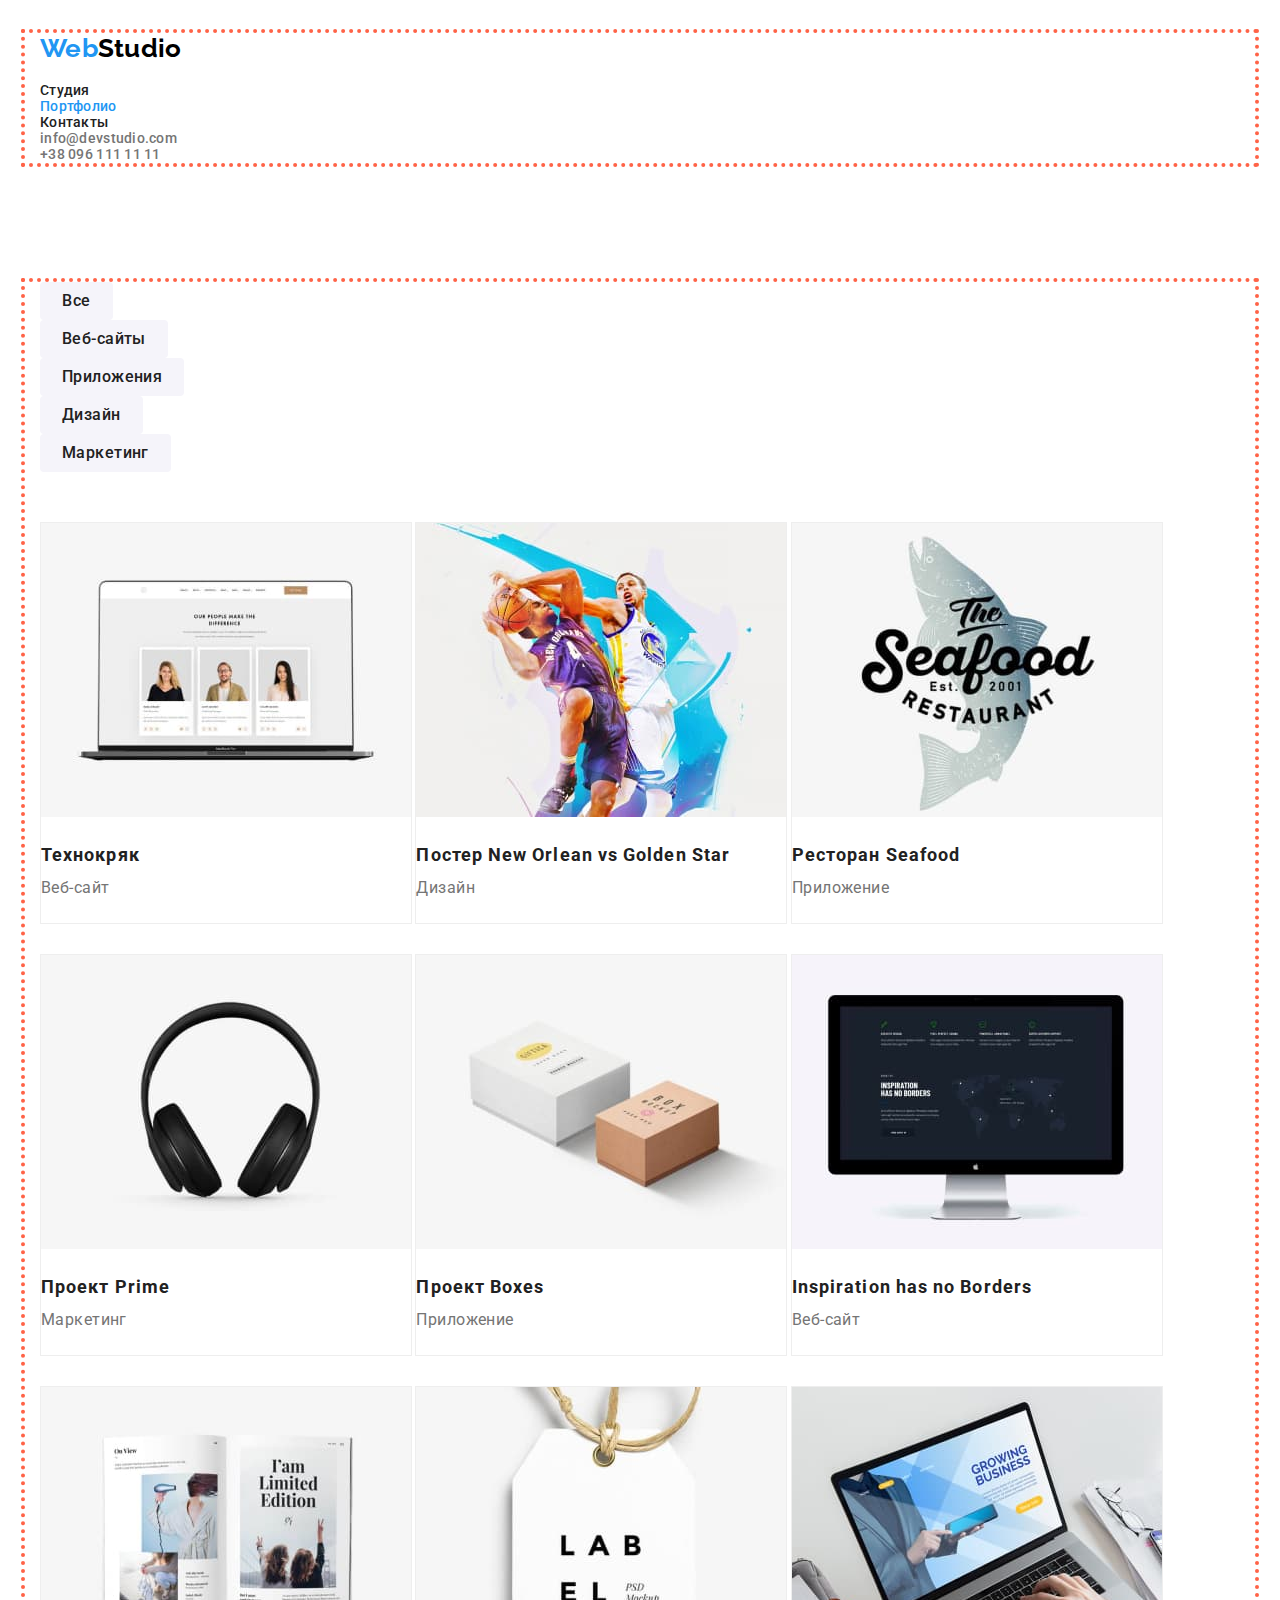
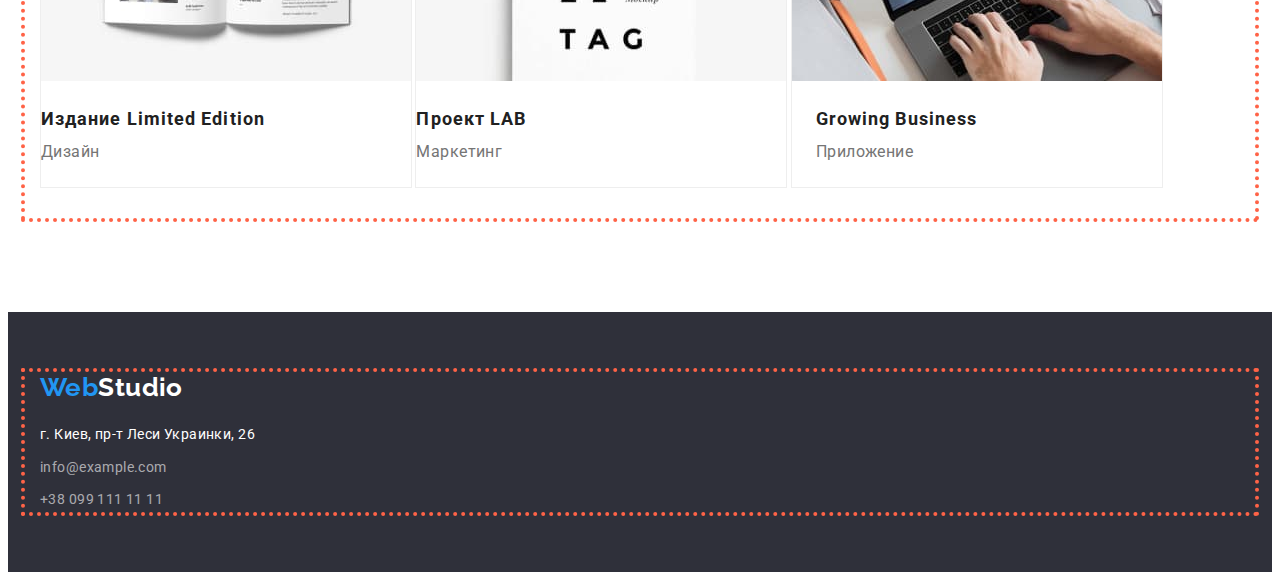
==== portfolio.html @ b21d9ee3 "First draft of content positioning (containers, margins, paddings)" ====
<!DOCTYPE html>
<html lang="ru">
  <head>
    <meta charset="UTF-8" />
    <meta http-equiv="X-UA-Compatible" content="IE=edge" />
    <meta name="viewport" content="width=device-width, initial-scale=1.0" />
    <title>Портфолио</title>
    <!-- FONTS -->
    <link rel="preconnect" href="https://fonts.googleapis.com" />
    <link rel="preconnect" href="https://fonts.gstatic.com" crossorigin />
    <link
      href="https://fonts.googleapis.com/css2?family=Raleway:wght@700&family=Roboto:wght@400;500;700;900&display=swap"
      rel="stylesheet"
    />
    <!-- NORMALIZATION -->
    <link
      rel="stylesheet"
      href="https://cdnjs.cloudflare.com/ajax/libs/modern-normalize/1.1.0/modern-normalize.min.css"
      integrity="sha512-wpPYUAdjBVSE4KJnH1VR1HeZfpl1ub8YT/NKx4PuQ5NmX2tKuGu6U/JRp5y+Y8XG2tV+wKQpNHVUX03MfMFn9Q=="
      crossorigin="anonymous"
      referrerpolicy="no-referrer"
    />
    <!-- CSS -->
    <link rel="stylesheet" href="./css/styles.css" />
  </head>
  <body>
    <!-- HEADER -->
    <header class="header">
      <div class="container">
        <!-- NAVIGATION -->
        <nav class="header-nav">
          <a class="logo clean-link" href="./index.html" lang="en"
            ><span class="text-accent-light-color">Web</span>Studio</a
          >
          <ul class="pages-list unmarked-list">
            <li class="page-studio">
              <a class="clean-link interactive-link" href="./index.html">Студия</a>
            </li>
            <li class="page-portfolio">
              <a class="clean-link interactive-link text-accent-light-color" href="./portfolio.html"
                >Портфолио</a
              >
            </li>
            <li class="page-contacts">
              <a class="clean-link interactive-link" href="">Контакты</a>
            </li>
          </ul>
        </nav>

        <!-- CONTACTS -->
        <ul class="header-contacts unmarked-list">
          <li>
            <a
              class="contacts-mail-link clean-link interactive-link"
              href="mailto:info@devstudio.com"
              >info@devstudio.com</a
            >
          </li>
          <li>
            <a class="contacts-phone-link clean-link interactive-link" href="tel:+380961111111"
              >+38 096 111 11 11</a
            >
          </li>
        </ul>
      </div>
    </header>

    <!-- MAIN -->
    <main>
      <!-- Portfolio section -->
      <section class="section-portfolio section">
        <div class="container">
          <!-- HERO -->
          <h1 hidden>Портфолио</h1>
          <!-- filters -->
          <ul class="filters-list unmarked-list">
            <li class="filter-all"><button class="button" type="button">Все</button></li>
            <li class="filter-sites"><button class="button" type="button">Веб-сайты</button></li>
            <li class="filter-applications">
              <button class="button" type="button">Приложения</button>
            </li>
            <li class="filter-design"><button class="button" type="button">Дизайн</button></li>
            <li class="filter-marketing">
              <button class="button" type="button">Маркетинг</button>
            </li>
          </ul>
          <!-- Cards -->
          <ul class="portfolio-cards unmarked-list">
            <li class="card">
              <a class="card-link clean-link" href="./">
                <img
                  class="card-img"
                  src="./images/portfolio/technocrack.jpg"
                  alt="Ноутбук с открытой страницой веб-сайта в браузере"
                  width="370"
                  height="294"
                />
                <h2 class="subtitle">Технокряк</h2>
                <p class="description-filter">Веб-сайт</p>
              </a>
            </li>
            <li class="card">
              <a class="card-link clean-link" href="./">
                <img
                  class="card-img"
                  src="./images/portfolio/basketball-players.jpg"
                  alt="Двое баскетболистов борются за мяч"
                  width="370"
                  height="294"
                />
                <h2 class="subtitle">Постер <span lang="en">New Orlean vs Golden Star</span></h2>
                <p class="description-filter">Дизайн</p>
              </a>
            </li>
            <li class="card">
              <a class="card-link clean-link" href="./">
                <img
                  class="card-img"
                  src="./images/portfolio/seafood.jpg"
                  alt="Название-логотип ресторана на фоне силуэта рыбы"
                  width="370"
                  height="294"
                />
                <h2 class="subtitle">Ресторан <span lang="en">Seafood</span></h2>
                <p class="description-filter">Приложение</p>
              </a>
            </li>
            <li class="card">
              <a class="card-link clean-link" href="./">
                <img
                  class="card-img"
                  src="./images/portfolio/headphones.jpg"
                  alt="Чёрные наушники"
                  width="370"
                  height="294"
                />
                <h2 class="subtitle">Проект <span lang="en">Prime</span></h2>
                <p class="description-filter">Маркетинг</p>
              </a>
            </li>
            <li class="card">
              <a class="card-link clean-link" href="./">
                <img
                  class="card-img"
                  src="./images/portfolio/boxes.jpg"
                  alt="Две коробки лежат на плоскости"
                  width="370"
                  height="294"
                />
                <h2 class="subtitle">Проект <span lang="en">Boxes</span></h2>
                <p class="description-filter">Приложение</p>
              </a>
            </li>
            <li class="card">
              <a class="card-link clean-link" href="./">
                <img
                  class="card-img"
                  src="./images/portfolio/no-borders.jpg"
                  alt="На мониторе отображается открытая страница веб-сайта"
                  width="370"
                  height="294"
                />
                <h2 class="subtitle" lang="en">Inspiration has no Borders</h2>
                <p class="description-filter">Веб-сайт</p>
              </a>
            </li>
            <li class="card">
              <a class="card-link clean-link" href="./">
                <img
                  class="card-img"
                  src="./images/portfolio/book.jpg"
                  alt="Разворот лежащей книги"
                  width="370"
                  height="294"
                />
                <h2 class="subtitle">Издание <span lang="en">Limited Edition</span></h2>
                <p class="description-filter">Дизайн</p>
              </a>
            </li>
            <li class="card">
              <a class="card-link clean-link" href="./">
                <img
                  class="card-img"
                  src="./images/portfolio/tag.jpg"
                  alt="Висящая бирка с английской надписью чёрным шрифтом"
                  width="370"
                  height="294"
                />
                <h2 class="subtitle">Проект <span lang="en">LAB</span></h2>
                <p class="description-filter">Маркетинг</p>
              </a>
            </li>
            <li class="card">
              <a class="card-link clean-link" href="./">
                <img
                  class="card-img"
                  src="./images/portfolio/growing-business.jpg"
                  alt="Человек работает в приложении за ноутбуком"
                  width="370"
                  height="294"
                />
                <div class="cards-text-container">
                  <h2 class="subtitle" lang="en">Growing Business</h2>
                  <p class="description-filter">Приложение</p>
                </div>
              </a>
            </li>
          </ul>
        </div>
      </section>
    </main>

    <!-- FOOTER -->
    <footer class="footer">
      <div class="container">
        <a class="logo clean-link" href="./index.html" lang="en"
          ><span class="text-accent-light-color">Web</span
          ><span class="text-accent-light">Studio</span></a
        >

        <address class="footer-address">
          <ul class="addresses-list unmarked-list">
            <li class="address-geo">
              <a
                class="clean-link interactive-link text-accent-light"
                href="https://tinyurl.com/yckhjt74"
                target="_blank"
                rel="noopener noreferrer"
              >
                г. Киев, пр-т Леси Украинки, 26
              </a>
            </li>
            <li class="address-mail">
              <a class="clean-link interactive-link" href="mailto:info@example.com"
                >info@example.com</a
              >
            </li>
            <li class="address-phone">
              <a class="clean-link interactive-link" href="tel:+380991111111">+38 099 111 11 11</a>
            </li>
          </ul>
        </address>
      </div>
    </footer>
  </body>
</html>
---- css/styles.css ----
/* VARIABLES */

:root {
  --font-family-main: 'Roboto',
    sans-serif;
  --font-family-secondary: 'Raleway', sans-serif;
  --font-regular: 400;
  --font-medium: 500;
  --font-bold: 700;
  --font-black: 900;

  --primary-light-color: #fff;
  --primary-dark-color: #212121;
  --secondary-dark-color: #757575;
  --background-light-color: #F5F4FA;
  --background-dark-color: #2F303A;
  --accent-light-color: #2196f3;
  --accent-dark-color: #000;
  --hero-button-hover-color: #188CE8;
}

/* GLOBAL INHERITANCE */

body {
  font-family: var(--font-family-main);
  font-weight: var(--font-regular);
  font-size: 14px;
  line-height: 1.72;
  letter-spacing: 0.03em;

  background-color: var(--primary-light-color);
  color: var(--secondary-dark-color);
}

/* RESETTERS */

.unmarked-list {
  list-style: none;
}

.clean-link {
  text-decoration: none;
  font-style: normal;

  color: inherit;
}

p,
h1,
h2,
h3,
h4,
h5,
h6,
ul {
  margin: 0;
  padding: 0;
}

img {
  display: block;
}

/* GLOBAL */

.button {
  font-family: inherit;
  font-weight: var(--font-medium);
  font-size: 16px;
  line-height: 1.625;
  letter-spacing: inherit;

  border-radius: 4px;
  min-width: 73px;
  padding: 6px 22px;

  background-color: var(--background-light-color);
  border-width: 0px;
  color: var(--primary-dark-color);
}

.button:hover,
.button:focus {
  background-color: var(--accent-light-color);
  box-shadow: 0px 3px 1px rgba(0, 0, 0, 0.1),
    0px 1px 2px rgba(0, 0, 0, 0.08),
    0px 2px 2px rgba(0, 0, 0, 0.12);
  color: var(--primary-light-color);

  cursor: pointer;
}

.container {
  width: 1200px;
  margin: 0 auto;
  padding: 0 15px;
  outline: 4px dotted tomato;
}

.interactive-link:hover,
.interactive-link:focus {
  color: var(--accent-light-color);
}

.logo {
  font-family: var(--font-family-secondary);
  font-weight: var(--font-bold);
  font-size: 26px;
  line-height: 1.17;

  display: inline-block;
  margin: 0 0 20px;

  color: var(--accent-dark-color);
}

.section {
  margin: 0 0 94px;
}

.title {
  font-weight: var(--font-bold);
  font-size: 36px;
  line-height: 1.17;

  text-align: center;
  margin: 0 0 50px;

  color: var(--primary-dark-color);
}

.text-accent-light-color {
  color: var(--accent-light-color);
}

.text-accent-light {
  color: var(--primary-light-color);
}

/* HEADER */

.header {
  font-weight: var(--font-medium);
  line-height: 1.14;
  letter-spacing: 0.02em;

  padding: 25px 0;
}

.header .pages-list {
  color: var(--primary-dark-color);
}

/* FOOTER */

.footer {
  padding: 60px 0;

  background-color: var(--background-dark-color);
}

.footer-address {
  line-height: 1.71;
}

.address-mail,
.address-phone {
  color: #FFFFFF99;
}

.address-geo,
.address-mail {
  margin: 0 0 9px;
}

/* MAIN PAGE STYLES */

.section-hero {
  text-align: center;
  padding: 200px 0;

  background-color: var(--background-dark-color);
  color: var(--primary-light-color);
}

.hero-title {
  font-weight: var(--font-black);
  font-size: 44px;
  line-height: 1.36;
  letter-spacing: 0.06em;
  text-transform: uppercase;

  margin: 0 auto 30px;
  width: 696px;

}

.section-hero .button {
  font-weight: var(--font-bold);
  line-height: 1.875;
  letter-spacing: 0.06em;

  padding: 10px 32px;

  background-color: var(--accent-light-color);
  box-shadow: 0px 4px 4px rgba(0, 0, 0, 0.15);
  color: var(--primary-light-color);
}

.section-hero .button:hover,
.section-hero .button:focus {
  background: var(--hero-button-hover-color)
}

.section-advantages .subtitle {
  font-weight: var(--font-bold);
  font-size: 14px;
  line-height: 1.17;

  text-transform: uppercase;
  margin: 0 0 10px;

  color: var(--primary-dark-color);
}

.section-team {
  font-size: 16px;
  line-height: 1.17;

  padding: 94px 0;
  margin: 0;

  text-align: center;

  background-color: var(--background-light-color);
}

.section-team .card-person {
  display: inline-block;
  padding: 0 0 30px;

  box-shadow: 0px 1px 3px rgba(0, 0, 0, 0.12),
    0px 1px 1px rgba(0, 0, 0, 0.14),
    0px 2px 1px rgba(0, 0, 0, 0.2);
  border-radius: 0px 0px 4px 4px;
  background-color: var(--primary-light-color);
}

.section-team .subtitle {
  font-weight: var(--font-medium);
  font-size: inherit;

  margin: 0 0 10px;

  color: var(--primary-dark-color);
}

.section-team .person-photo {
  margin: 0 0 30px;
}

/* PORTFOLIO PAGE STYLES */

.cards-text-container {
  width: 322px;
  margin: 0 auto;
}

.section-portfolio.section {
  margin: 0;
  padding: 94px 0;
}

.section-portfolio .filters-list {
  margin: 0 0 50px;
}

.section-portfolio .card {
  display: inline-block;
  margin: 0 0 30px;
  padding: 0 0 20px;

  border: 1px solid #EEEEEE
}

.section-portfolio .card-img {
  margin: 0 0 20px;
}

.portfolio-cards .subtitle {
  font-weight: var(--font-bold);
  font-size: 18px;
  line-height: 2;
  letter-spacing: 0.06em;

  color: var(--primary-dark-color);
}

.portfolio-cards .description-filter {
  font-size: 16px;
  line-height: 1.875;
}
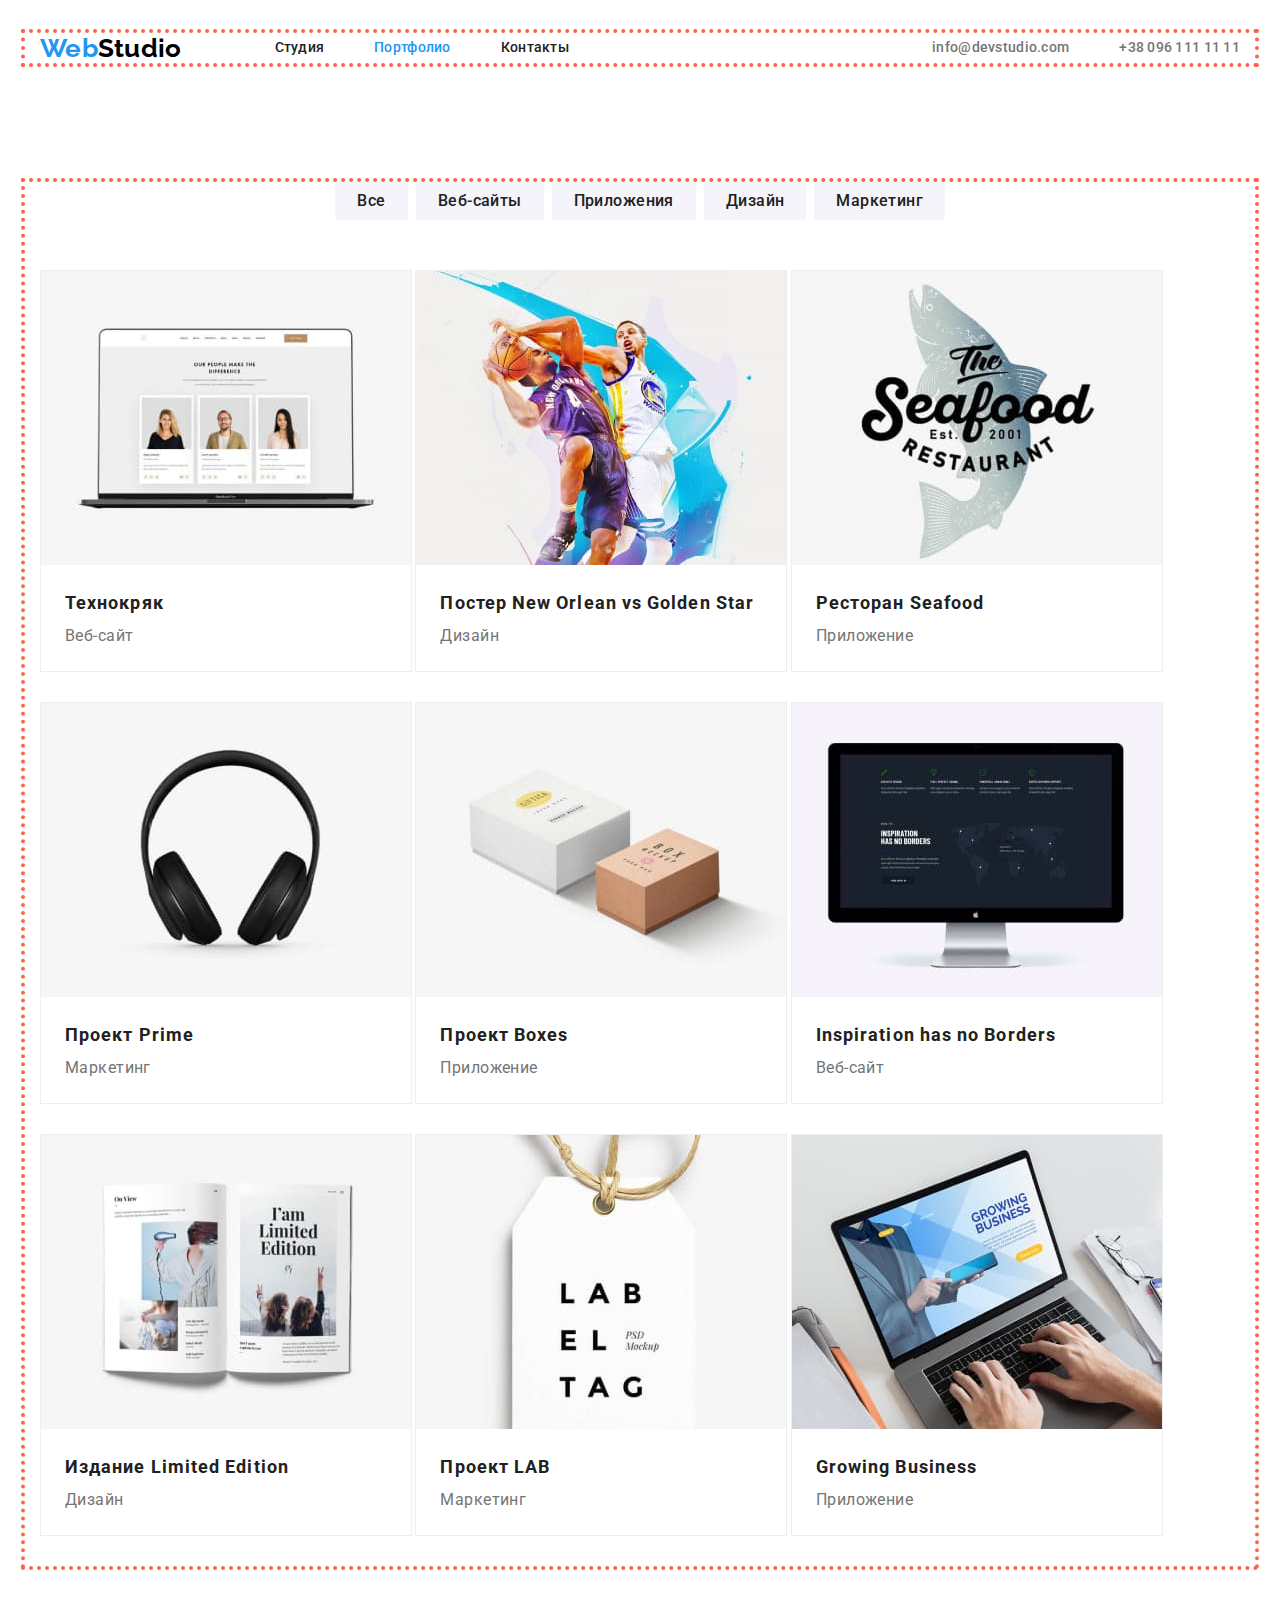
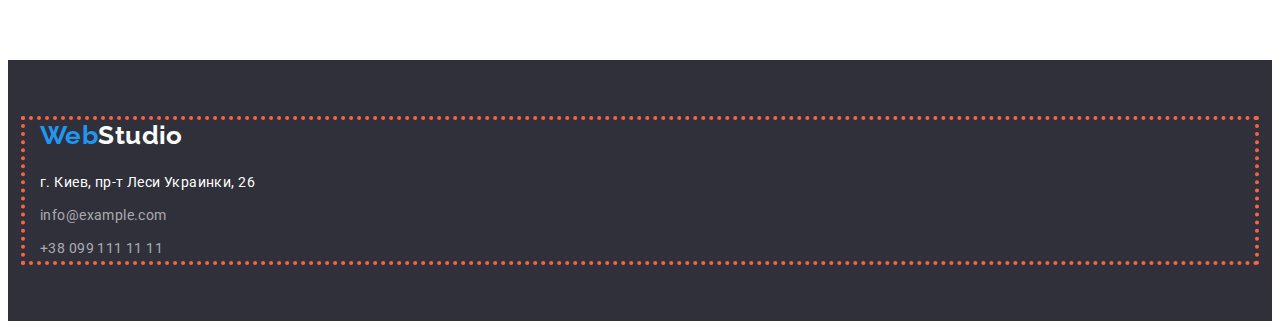
==== commit 46c18533: "Added container for cards` text in portfolio" ====
--- a/portfolio.html
+++ b/portfolio.html
@@ -33,15 +33,15 @@
             ><span class="text-accent-light-color">Web</span>Studio</a
           >
           <ul class="pages-list unmarked-list">
-            <li class="page-studio">
+            <li class="item studio-page">
               <a class="clean-link interactive-link" href="./index.html">Студия</a>
             </li>
-            <li class="page-portfolio">
+            <li class="item portfolio-page">
               <a class="clean-link interactive-link text-accent-light-color" href="./portfolio.html"
                 >Портфолио</a
               >
             </li>
-            <li class="page-contacts">
+            <li class="item contacts-page">
               <a class="clean-link interactive-link" href="">Контакты</a>
             </li>
           </ul>
@@ -49,15 +49,13 @@
 
         <!-- CONTACTS -->
         <ul class="header-contacts unmarked-list">
-          <li>
-            <a
-              class="contacts-mail-link clean-link interactive-link"
-              href="mailto:info@devstudio.com"
+          <li class="item">
+            <a class="mail-link clean-link interactive-link" href="mailto:info@devstudio.com"
               >info@devstudio.com</a
             >
           </li>
-          <li>
-            <a class="contacts-phone-link clean-link interactive-link" href="tel:+380961111111"
+          <li class="item">
+            <a class="phone-link clean-link interactive-link" href="tel:+380961111111"
               >+38 096 111 11 11</a
             >
           </li>
@@ -74,13 +72,15 @@
           <h1 hidden>Портфолио</h1>
           <!-- filters -->
           <ul class="filters-list unmarked-list">
-            <li class="filter-all"><button class="button" type="button">Все</button></li>
-            <li class="filter-sites"><button class="button" type="button">Веб-сайты</button></li>
-            <li class="filter-applications">
+            <li class="item filter-all"><button class="button" type="button">Все</button></li>
+            <li class="item filter-sites">
+              <button class="button" type="button">Веб-сайты</button>
+            </li>
+            <li class="item filter-applications">
               <button class="button" type="button">Приложения</button>
             </li>
-            <li class="filter-design"><button class="button" type="button">Дизайн</button></li>
-            <li class="filter-marketing">
+            <li class="item filter-design"><button class="button" type="button">Дизайн</button></li>
+            <li class="item filter-marketing">
               <button class="button" type="button">Маркетинг</button>
             </li>
           </ul>
@@ -95,8 +95,10 @@
                   width="370"
                   height="294"
                 />
-                <h2 class="subtitle">Технокряк</h2>
-                <p class="description-filter">Веб-сайт</p>
+                <div class="cards-text-container">
+                  <h2 class="subtitle">Технокряк</h2>
+                  <p class="description-filter">Веб-сайт</p>
+                </div>
               </a>
             </li>
             <li class="card">
@@ -108,8 +110,10 @@
                   width="370"
                   height="294"
                 />
-                <h2 class="subtitle">Постер <span lang="en">New Orlean vs Golden Star</span></h2>
-                <p class="description-filter">Дизайн</p>
+                <div class="cards-text-container">
+                  <h2 class="subtitle">Постер <span lang="en">New Orlean vs Golden Star</span></h2>
+                  <p class="description-filter">Дизайн</p>
+                </div>
               </a>
             </li>
             <li class="card">
@@ -121,8 +125,10 @@
                   width="370"
                   height="294"
                 />
-                <h2 class="subtitle">Ресторан <span lang="en">Seafood</span></h2>
-                <p class="description-filter">Приложение</p>
+                <div class="cards-text-container">
+                  <h2 class="subtitle">Ресторан <span lang="en">Seafood</span></h2>
+                  <p class="description-filter">Приложение</p>
+                </div>
               </a>
             </li>
             <li class="card">
@@ -134,8 +140,10 @@
                   width="370"
                   height="294"
                 />
-                <h2 class="subtitle">Проект <span lang="en">Prime</span></h2>
-                <p class="description-filter">Маркетинг</p>
+                <div class="cards-text-container">
+                  <h2 class="subtitle">Проект <span lang="en">Prime</span></h2>
+                  <p class="description-filter">Маркетинг</p>
+                </div>
               </a>
             </li>
             <li class="card">
@@ -147,8 +155,10 @@
                   width="370"
                   height="294"
                 />
-                <h2 class="subtitle">Проект <span lang="en">Boxes</span></h2>
-                <p class="description-filter">Приложение</p>
+                <div class="cards-text-container">
+                  <h2 class="subtitle">Проект <span lang="en">Boxes</span></h2>
+                  <p class="description-filter">Приложение</p>
+                </div>
               </a>
             </li>
             <li class="card">
@@ -160,8 +170,10 @@
                   width="370"
                   height="294"
                 />
-                <h2 class="subtitle" lang="en">Inspiration has no Borders</h2>
-                <p class="description-filter">Веб-сайт</p>
+                <div class="cards-text-container">
+                  <h2 class="subtitle" lang="en">Inspiration has no Borders</h2>
+                  <p class="description-filter">Веб-сайт</p>
+                </div>
               </a>
             </li>
             <li class="card">
@@ -173,8 +185,10 @@
                   width="370"
                   height="294"
                 />
-                <h2 class="subtitle">Издание <span lang="en">Limited Edition</span></h2>
-                <p class="description-filter">Дизайн</p>
+                <div class="cards-text-container">
+                  <h2 class="subtitle">Издание <span lang="en">Limited Edition</span></h2>
+                  <p class="description-filter">Дизайн</p>
+                </div>
               </a>
             </li>
             <li class="card">
@@ -186,8 +200,10 @@
                   width="370"
                   height="294"
                 />
-                <h2 class="subtitle">Проект <span lang="en">LAB</span></h2>
-                <p class="description-filter">Маркетинг</p>
+                <div class="cards-text-container">
+                  <h2 class="subtitle">Проект <span lang="en">LAB</span></h2>
+                  <p class="description-filter">Маркетинг</p>
+                </div>
               </a>
             </li>
             <li class="card">
@@ -220,7 +236,7 @@
 
         <address class="footer-address">
           <ul class="addresses-list unmarked-list">
-            <li class="address-geo">
+            <li class="item address-geo">
               <a
                 class="clean-link interactive-link text-accent-light"
                 href="https://tinyurl.com/yckhjt74"
@@ -230,12 +246,12 @@
                 г. Киев, пр-т Леси Украинки, 26
               </a>
             </li>
-            <li class="address-mail">
+            <li class="item address-mail">
               <a class="clean-link interactive-link" href="mailto:info@example.com"
                 >info@example.com</a
               >
             </li>
-            <li class="address-phone">
+            <li class="item address-phone">
               <a class="clean-link interactive-link" href="tel:+380991111111">+38 099 111 11 11</a>
             </li>
           </ul>
--- a/css/styles.css
+++ b/css/styles.css
@@ -94,6 +94,7 @@
   width: 1200px;
   margin: 0 auto;
   padding: 0 15px;
+
   outline: 4px dotted tomato;
 }
 
@@ -109,13 +110,13 @@
   line-height: 1.17;
 
   display: inline-block;
-  margin: 0 0 20px;
+  margin-bottom: 20px;
 
   color: var(--accent-dark-color);
 }
 
 .section {
-  margin: 0 0 94px;
+  margin-bottom: 94px;
 }
 
 .title {
@@ -124,7 +125,7 @@
   line-height: 1.17;
 
   text-align: center;
-  margin: 0 0 50px;
+  margin-bottom: 50px;
 
   color: var(--primary-dark-color);
 }
@@ -147,8 +148,39 @@
   padding: 25px 0;
 }
 
-.header .pages-list {
-  color: var(--primary-dark-color);
+.header .container {
+  display: flex;
+  align-items: center;
+}
+
+.header-nav,
+.pages-list,
+.header-contacts {
+  align-items: center;
+  display: flex;
+}
+
+.header .logo {
+  margin-right: 93px;
+  margin-bottom: 0;
+}
+
+.pages-list .item:not(:last-child),
+.header-contacts .item:not(:last-child) {
+  margin-right: 50px;
+}
+
+.header-contacts {
+  margin-left: auto;
+}
+
+.pages-list {
+  color: var(--primary-dark-color);
+}
+
+.pages-list .clean-link,
+.header-contacts .clean-link {
+  padding: 20px 0;
 }
 
 /* FOOTER */
@@ -170,10 +202,12 @@
 
 .address-geo,
 .address-mail {
-  margin: 0 0 9px;
+  margin-bottom: 9px;
 }
 
 /* MAIN PAGE STYLES */
+
+/* hero section */
 
 .section-hero {
   text-align: center;
@@ -212,32 +246,36 @@
   background: var(--hero-button-hover-color)
 }
 
+/* advantages section */
+
 .section-advantages .subtitle {
   font-weight: var(--font-bold);
   font-size: 14px;
   line-height: 1.17;
 
   text-transform: uppercase;
-  margin: 0 0 10px;
-
-  color: var(--primary-dark-color);
-}
+  margin-bottom: 10px;
+
+  color: var(--primary-dark-color);
+}
+
+/* team section */
 
 .section-team {
   font-size: 16px;
   line-height: 1.17;
+  text-align: center;
 
   padding: 94px 0;
   margin: 0;
 
-  text-align: center;
 
   background-color: var(--background-light-color);
 }
 
-.section-team .card-person {
+.card-person {
   display: inline-block;
-  padding: 0 0 30px;
+  padding-bottom: 30px;
 
   box-shadow: 0px 1px 3px rgba(0, 0, 0, 0.12),
     0px 1px 1px rgba(0, 0, 0, 0.14),
@@ -250,13 +288,13 @@
   font-weight: var(--font-medium);
   font-size: inherit;
 
-  margin: 0 0 10px;
-
-  color: var(--primary-dark-color);
-}
-
-.section-team .person-photo {
-  margin: 0 0 30px;
+  margin-bottom: 10px;
+
+  color: var(--primary-dark-color);
+}
+
+.person-photo {
+  margin-bottom: 30px;
 }
 
 /* PORTFOLIO PAGE STYLES */
@@ -271,20 +309,26 @@
   padding: 94px 0;
 }
 
-.section-portfolio .filters-list {
-  margin: 0 0 50px;
+.filters-list {
+  display: flex;
+  justify-content: center;
+  margin-bottom: 50px;
+}
+
+.filters-list .item:not(:last-child) {
+  margin-right: 8px;
 }
 
 .section-portfolio .card {
   display: inline-block;
-  margin: 0 0 30px;
-  padding: 0 0 20px;
+  margin-bottom: 30px;
+  padding-bottom: 20px;
 
   border: 1px solid #EEEEEE
 }
 
-.section-portfolio .card-img {
-  margin: 0 0 20px;
+.card-img {
+  margin-bottom: 20px;
 }
 
 .portfolio-cards .subtitle {
@@ -296,7 +340,7 @@
   color: var(--primary-dark-color);
 }
 
-.portfolio-cards .description-filter {
+.description-filter {
   font-size: 16px;
   line-height: 1.875;
 }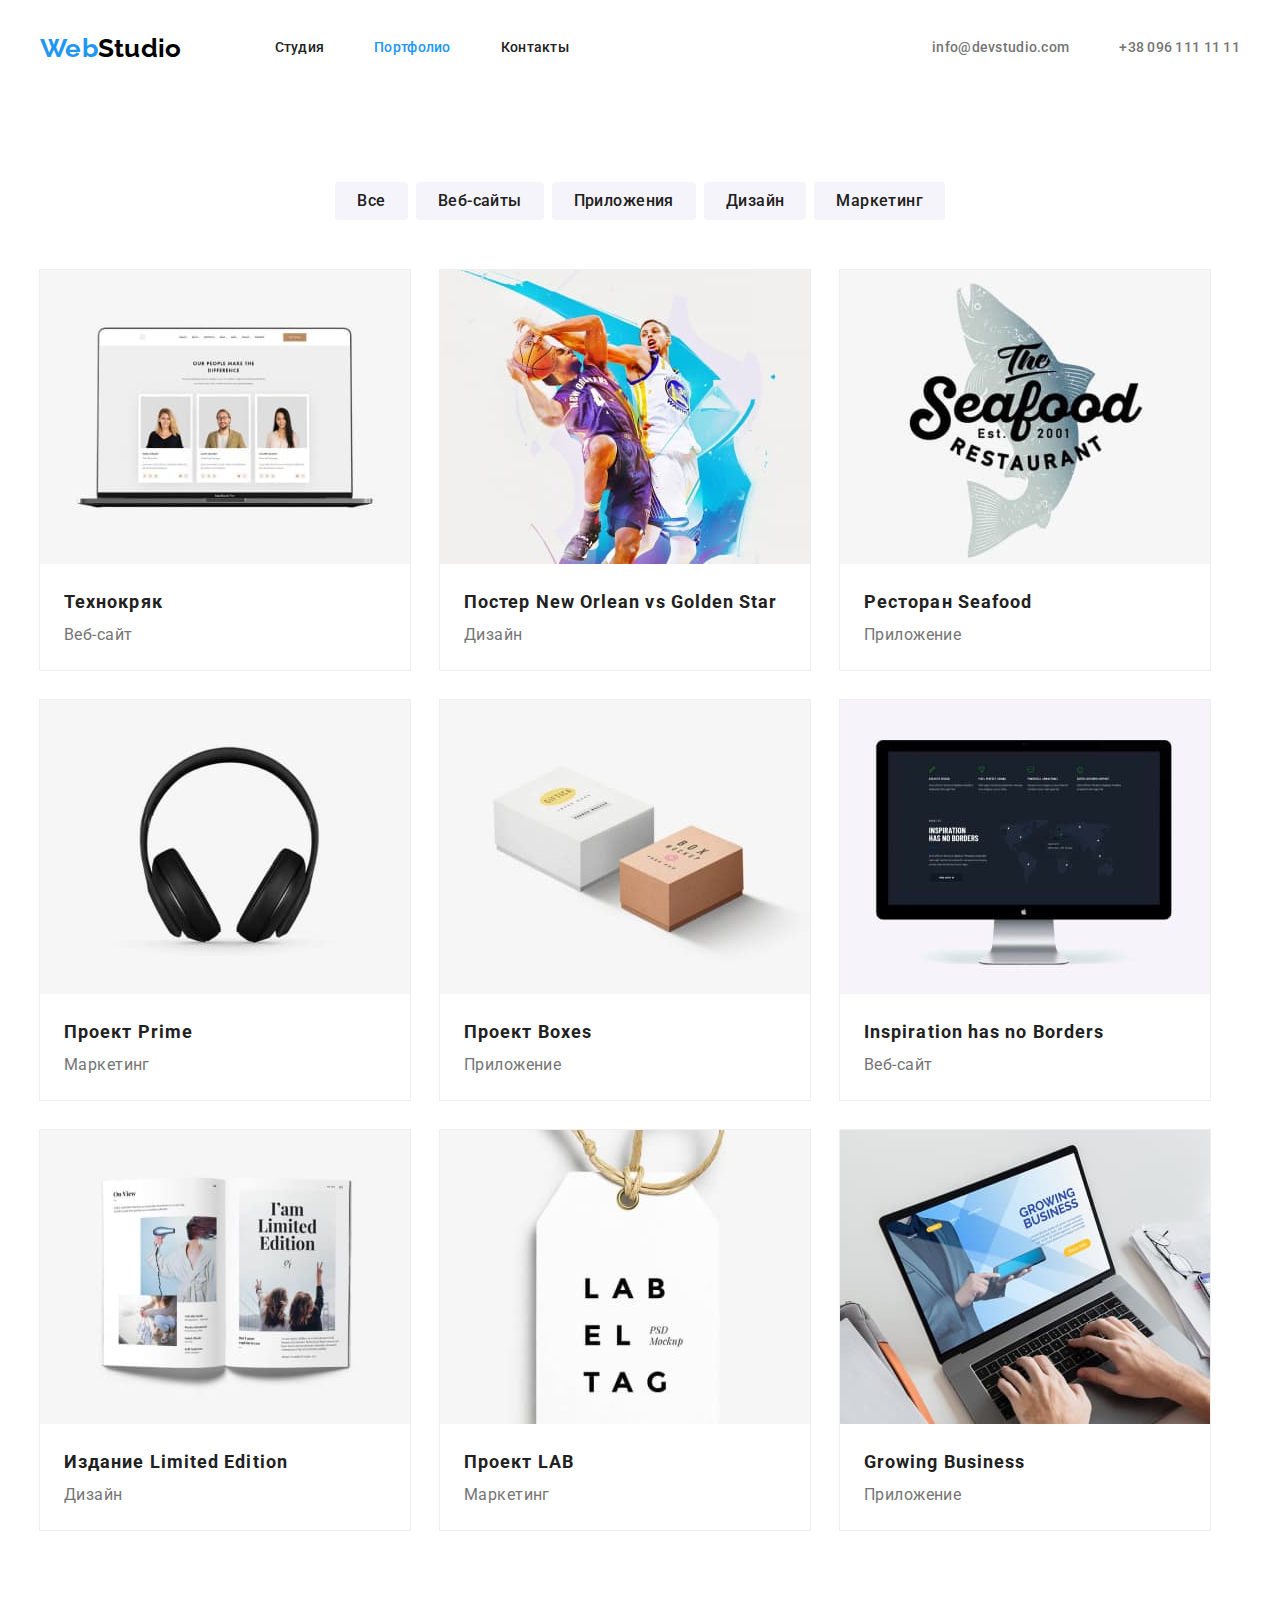
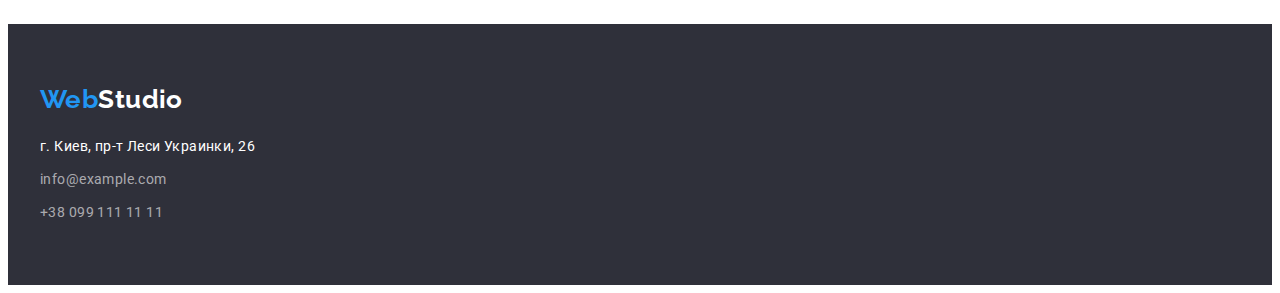
==== commit 4689b51c: "Added JS for portfolio buttons functionality & made some renaming for classes" ====
--- a/portfolio.html
+++ b/portfolio.html
@@ -22,6 +22,8 @@
     />
     <!-- CSS -->
     <link rel="stylesheet" href="./css/styles.css" />
+    <!-- JS -->
+    <script src="./js/script.js" defer></script>
   </head>
   <body>
     <!-- HEADER -->
@@ -72,21 +74,60 @@
           <h1 hidden>Портфолио</h1>
           <!-- filters -->
           <ul class="filters-list unmarked-list">
-            <li class="item filter-all"><button class="button" type="button">Все</button></li>
+            <li class="item filter-all">
+              <button
+                id="all-filter-button"
+                class="button"
+                type="button"
+                onclick="OnFilterClick(this)"
+              >
+                Все
+              </button>
+            </li>
             <li class="item filter-sites">
-              <button class="button" type="button">Веб-сайты</button>
+              <button
+                id="web-filter-button"
+                class="button"
+                type="button"
+                onclick="OnFilterClick(this)"
+              >
+                Веб-сайты
+              </button>
             </li>
             <li class="item filter-applications">
-              <button class="button" type="button">Приложения</button>
-            </li>
-            <li class="item filter-design"><button class="button" type="button">Дизайн</button></li>
+              <button
+                id="app-filter-button"
+                class="button"
+                type="button"
+                onclick="OnFilterClick(this)"
+              >
+                Приложения
+              </button>
+            </li>
+            <li class="item filter-design">
+              <button
+                id="design-filter-button"
+                class="button"
+                type="button"
+                onclick="OnFilterClick(this)"
+              >
+                Дизайн
+              </button>
+            </li>
             <li class="item filter-marketing">
-              <button class="button" type="button">Маркетинг</button>
+              <button
+                id="marketing-filter-button"
+                class="button"
+                type="button"
+                onclick="OnFilterClick(this)"
+              >
+                Маркетинг
+              </button>
             </li>
           </ul>
           <!-- Cards -->
           <ul class="portfolio-cards unmarked-list">
-            <li class="card">
+            <li class="card web-card">
               <a class="card-link clean-link" href="./">
                 <img
                   class="card-img"
@@ -101,7 +142,7 @@
                 </div>
               </a>
             </li>
-            <li class="card">
+            <li class="card design-card">
               <a class="card-link clean-link" href="./">
                 <img
                   class="card-img"
@@ -116,7 +157,7 @@
                 </div>
               </a>
             </li>
-            <li class="card">
+            <li class="card app-card">
               <a class="card-link clean-link" href="./">
                 <img
                   class="card-img"
@@ -131,7 +172,7 @@
                 </div>
               </a>
             </li>
-            <li class="card">
+            <li class="card marketing-card">
               <a class="card-link clean-link" href="./">
                 <img
                   class="card-img"
@@ -146,7 +187,7 @@
                 </div>
               </a>
             </li>
-            <li class="card">
+            <li class="card app-card">
               <a class="card-link clean-link" href="./">
                 <img
                   class="card-img"
@@ -161,7 +202,7 @@
                 </div>
               </a>
             </li>
-            <li class="card">
+            <li class="card web-card">
               <a class="card-link clean-link" href="./">
                 <img
                   class="card-img"
@@ -176,7 +217,7 @@
                 </div>
               </a>
             </li>
-            <li class="card">
+            <li class="card design-card">
               <a class="card-link clean-link" href="./">
                 <img
                   class="card-img"
@@ -191,7 +232,7 @@
                 </div>
               </a>
             </li>
-            <li class="card">
+            <li class="card marketing-card">
               <a class="card-link clean-link" href="./">
                 <img
                   class="card-img"
@@ -206,7 +247,7 @@
                 </div>
               </a>
             </li>
-            <li class="card">
+            <li class="card app-card">
               <a class="card-link clean-link" href="./">
                 <img
                   class="card-img"
--- a/css/styles.css
+++ b/css/styles.css
@@ -8,6 +8,8 @@
   --font-medium: 500;
   --font-bold: 700;
   --font-black: 900;
+
+  --items-default-margin: 30px;
 
   --primary-light-color: #fff;
   --primary-dark-color: #212121;
@@ -95,12 +97,16 @@
   margin: 0 auto;
   padding: 0 15px;
 
-  outline: 4px dotted tomato;
+  /* outline: 4px dotted tomato; */
 }
 
 .interactive-link:hover,
 .interactive-link:focus {
   color: var(--accent-light-color);
+}
+
+.hidden {
+  display: none;
 }
 
 .logo {
@@ -248,6 +254,18 @@
 
 /* advantages section */
 
+.advantages-list {
+  display: flex;
+}
+
+.advantages-list .item {
+  width: 270px;
+}
+
+.advantages-list .item:not(:last-child) {
+  margin-right: var(--items-default-margin);
+}
+
 .section-advantages .subtitle {
   font-weight: var(--font-bold);
   font-size: 14px;
@@ -257,6 +275,16 @@
   margin-bottom: 10px;
 
   color: var(--primary-dark-color);
+}
+
+/* our work section */
+
+.our-work-list {
+  display: flex;
+}
+
+.our-work-list .item:not(:last-child) {
+  margin-right: var(--items-default-margin);
 }
 
 /* team section */
@@ -271,6 +299,14 @@
 
 
   background-color: var(--background-light-color);
+}
+
+.team-list {
+  display: flex;
+}
+
+.team-list .card-person:not(:last-child) {
+  margin-right: var(--items-default-margin);
 }
 
 .card-person {
@@ -299,11 +335,6 @@
 
 /* PORTFOLIO PAGE STYLES */
 
-.cards-text-container {
-  width: 322px;
-  margin: 0 auto;
-}
-
 .section-portfolio.section {
   margin: 0;
   padding: 94px 0;
@@ -319,16 +350,29 @@
   margin-right: 8px;
 }
 
-.section-portfolio .card {
-  display: inline-block;
-  margin-bottom: 30px;
+.portfolio-cards {
+  display: flex;
+  flex-wrap: wrap;
+  margin: calc(var(--items-default-margin) / -2);
+}
+
+.portfolio-cards .card {
+  margin: calc(var(--items-default-margin) / 2);
   padding-bottom: 20px;
-
-  border: 1px solid #EEEEEE
+  /* width: calc((100% - 2 * var(--items-default-margin)) / 3); */
+
+  outline: 1px solid #EEEEEE;
 }
 
 .card-img {
+  margin: 0 auto;
   margin-bottom: 20px;
+}
+
+.cards-text-container {
+  width: calc(100% - 2 * 24px);
+  /*322px;*/
+  margin: 0 auto;
 }
 
 .portfolio-cards .subtitle {
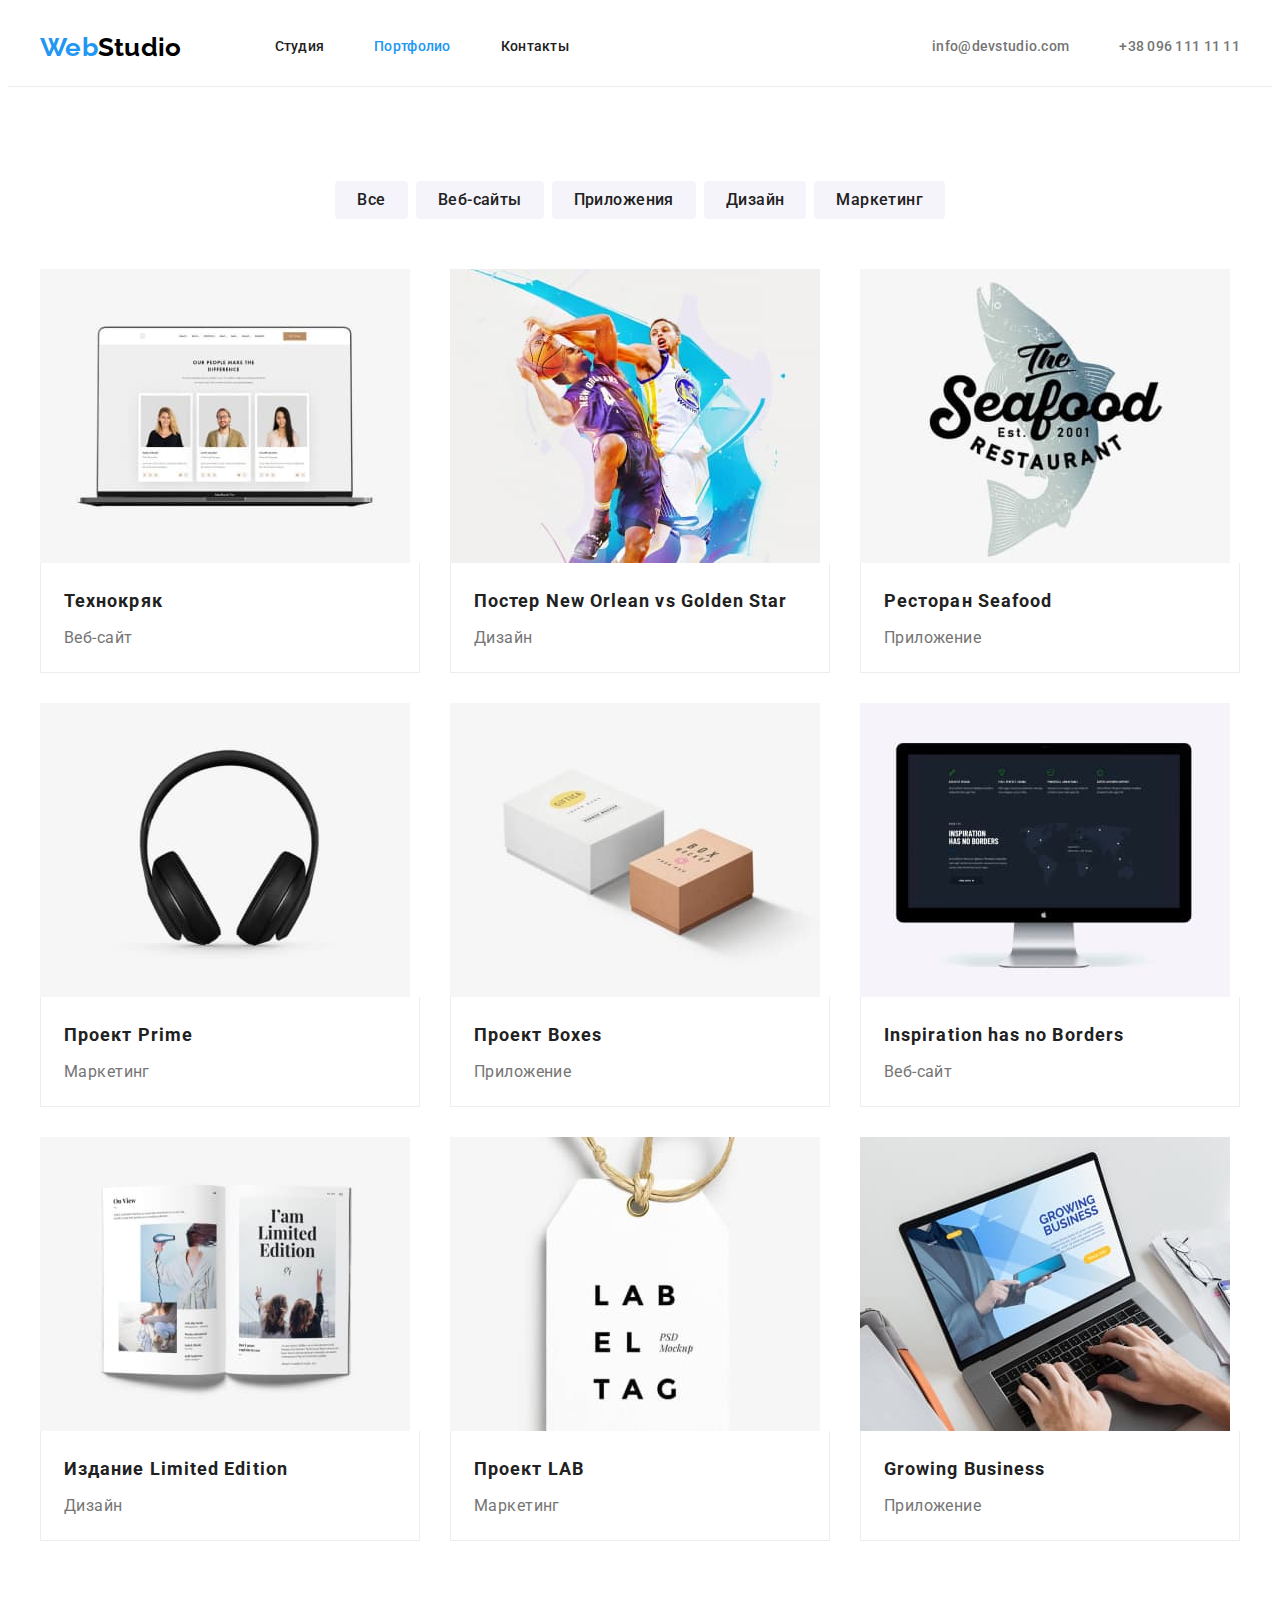
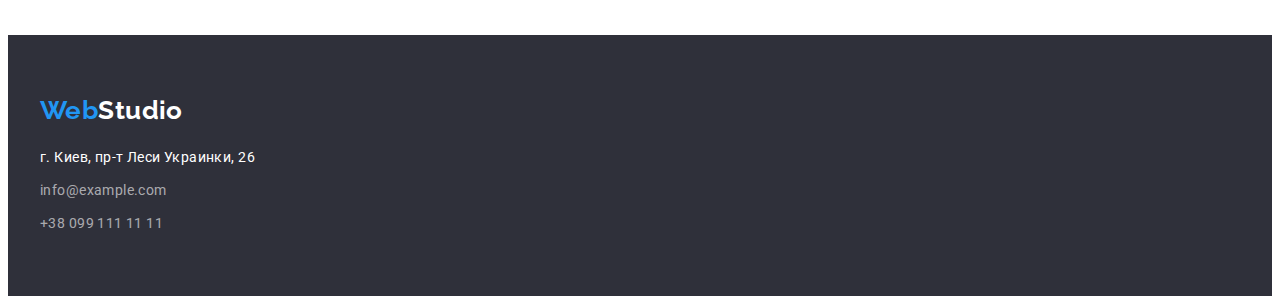
==== commit 52a2819e: "Corrected mistakes" ====
--- a/portfolio.html
+++ b/portfolio.html
@@ -138,7 +138,7 @@
                 />
                 <div class="cards-text-container">
                   <h2 class="subtitle">Технокряк</h2>
-                  <p class="description-filter">Веб-сайт</p>
+                  <p class="description-type">Веб-сайт</p>
                 </div>
               </a>
             </li>
@@ -153,7 +153,7 @@
                 />
                 <div class="cards-text-container">
                   <h2 class="subtitle">Постер <span lang="en">New Orlean vs Golden Star</span></h2>
-                  <p class="description-filter">Дизайн</p>
+                  <p class="description-type">Дизайн</p>
                 </div>
               </a>
             </li>
@@ -168,7 +168,7 @@
                 />
                 <div class="cards-text-container">
                   <h2 class="subtitle">Ресторан <span lang="en">Seafood</span></h2>
-                  <p class="description-filter">Приложение</p>
+                  <p class="description-type">Приложение</p>
                 </div>
               </a>
             </li>
@@ -183,7 +183,7 @@
                 />
                 <div class="cards-text-container">
                   <h2 class="subtitle">Проект <span lang="en">Prime</span></h2>
-                  <p class="description-filter">Маркетинг</p>
+                  <p class="description-type">Маркетинг</p>
                 </div>
               </a>
             </li>
@@ -198,7 +198,7 @@
                 />
                 <div class="cards-text-container">
                   <h2 class="subtitle">Проект <span lang="en">Boxes</span></h2>
-                  <p class="description-filter">Приложение</p>
+                  <p class="description-type">Приложение</p>
                 </div>
               </a>
             </li>
@@ -213,7 +213,7 @@
                 />
                 <div class="cards-text-container">
                   <h2 class="subtitle" lang="en">Inspiration has no Borders</h2>
-                  <p class="description-filter">Веб-сайт</p>
+                  <p class="description-type">Веб-сайт</p>
                 </div>
               </a>
             </li>
@@ -228,7 +228,7 @@
                 />
                 <div class="cards-text-container">
                   <h2 class="subtitle">Издание <span lang="en">Limited Edition</span></h2>
-                  <p class="description-filter">Дизайн</p>
+                  <p class="description-type">Дизайн</p>
                 </div>
               </a>
             </li>
@@ -243,7 +243,7 @@
                 />
                 <div class="cards-text-container">
                   <h2 class="subtitle">Проект <span lang="en">LAB</span></h2>
-                  <p class="description-filter">Маркетинг</p>
+                  <p class="description-type">Маркетинг</p>
                 </div>
               </a>
             </li>
@@ -258,7 +258,7 @@
                 />
                 <div class="cards-text-container">
                   <h2 class="subtitle" lang="en">Growing Business</h2>
-                  <p class="description-filter">Приложение</p>
+                  <p class="description-type">Приложение</p>
                 </div>
               </a>
             </li>
--- a/css/styles.css
+++ b/css/styles.css
@@ -10,6 +10,7 @@
   --font-black: 900;
 
   --items-default-margin: 30px;
+  --sections-default-tb-padding: 94px;
 
   --primary-light-color: #fff;
   --primary-dark-color: #212121;
@@ -96,8 +97,6 @@
   width: 1200px;
   margin: 0 auto;
   padding: 0 15px;
-
-  /* outline: 4px dotted tomato; */
 }
 
 .interactive-link:hover,
@@ -122,7 +121,7 @@
 }
 
 .section {
-  margin-bottom: 94px;
+  padding: var(--sections-default-tb-padding) 0;
 }
 
 .title {
@@ -151,7 +150,9 @@
   line-height: 1.14;
   letter-spacing: 0.02em;
 
-  padding: 25px 0;
+  padding: 24px 0;
+
+  border-bottom: 1px solid #ECECEC
 }
 
 .header .container {
@@ -279,6 +280,10 @@
 
 /* our work section */
 
+.section-our-work {
+  padding-top: 0;
+}
+
 .our-work-list {
   display: flex;
 }
@@ -293,10 +298,6 @@
   font-size: 16px;
   line-height: 1.17;
   text-align: center;
-
-  padding: 94px 0;
-  margin: 0;
-
 
   background-color: var(--background-light-color);
 }
@@ -358,21 +359,15 @@
 
 .portfolio-cards .card {
   margin: calc(var(--items-default-margin) / 2);
-  padding-bottom: 20px;
-  /* width: calc((100% - 2 * var(--items-default-margin)) / 3); */
-
-  outline: 1px solid #EEEEEE;
-}
-
-.card-img {
-  margin: 0 auto;
-  margin-bottom: 20px;
+  width: calc((100% - 3 * var(--items-default-margin)) / 3);
 }
 
 .cards-text-container {
-  width: calc(100% - 2 * 24px);
-  /*322px;*/
-  margin: 0 auto;
+  padding: 20px 23px 19px;
+
+  border-right: 1px solid #EEEEEE;
+  border-bottom: 1px solid #EEEEEE;
+  border-left: 1px solid #EEEEEE;
 }
 
 .portfolio-cards .subtitle {
@@ -381,10 +376,12 @@
   line-height: 2;
   letter-spacing: 0.06em;
 
-  color: var(--primary-dark-color);
-}
-
-.description-filter {
+  margin-bottom: 4px;
+
+  color: var(--primary-dark-color);
+}
+
+.description-type {
   font-size: 16px;
   line-height: 1.875;
 }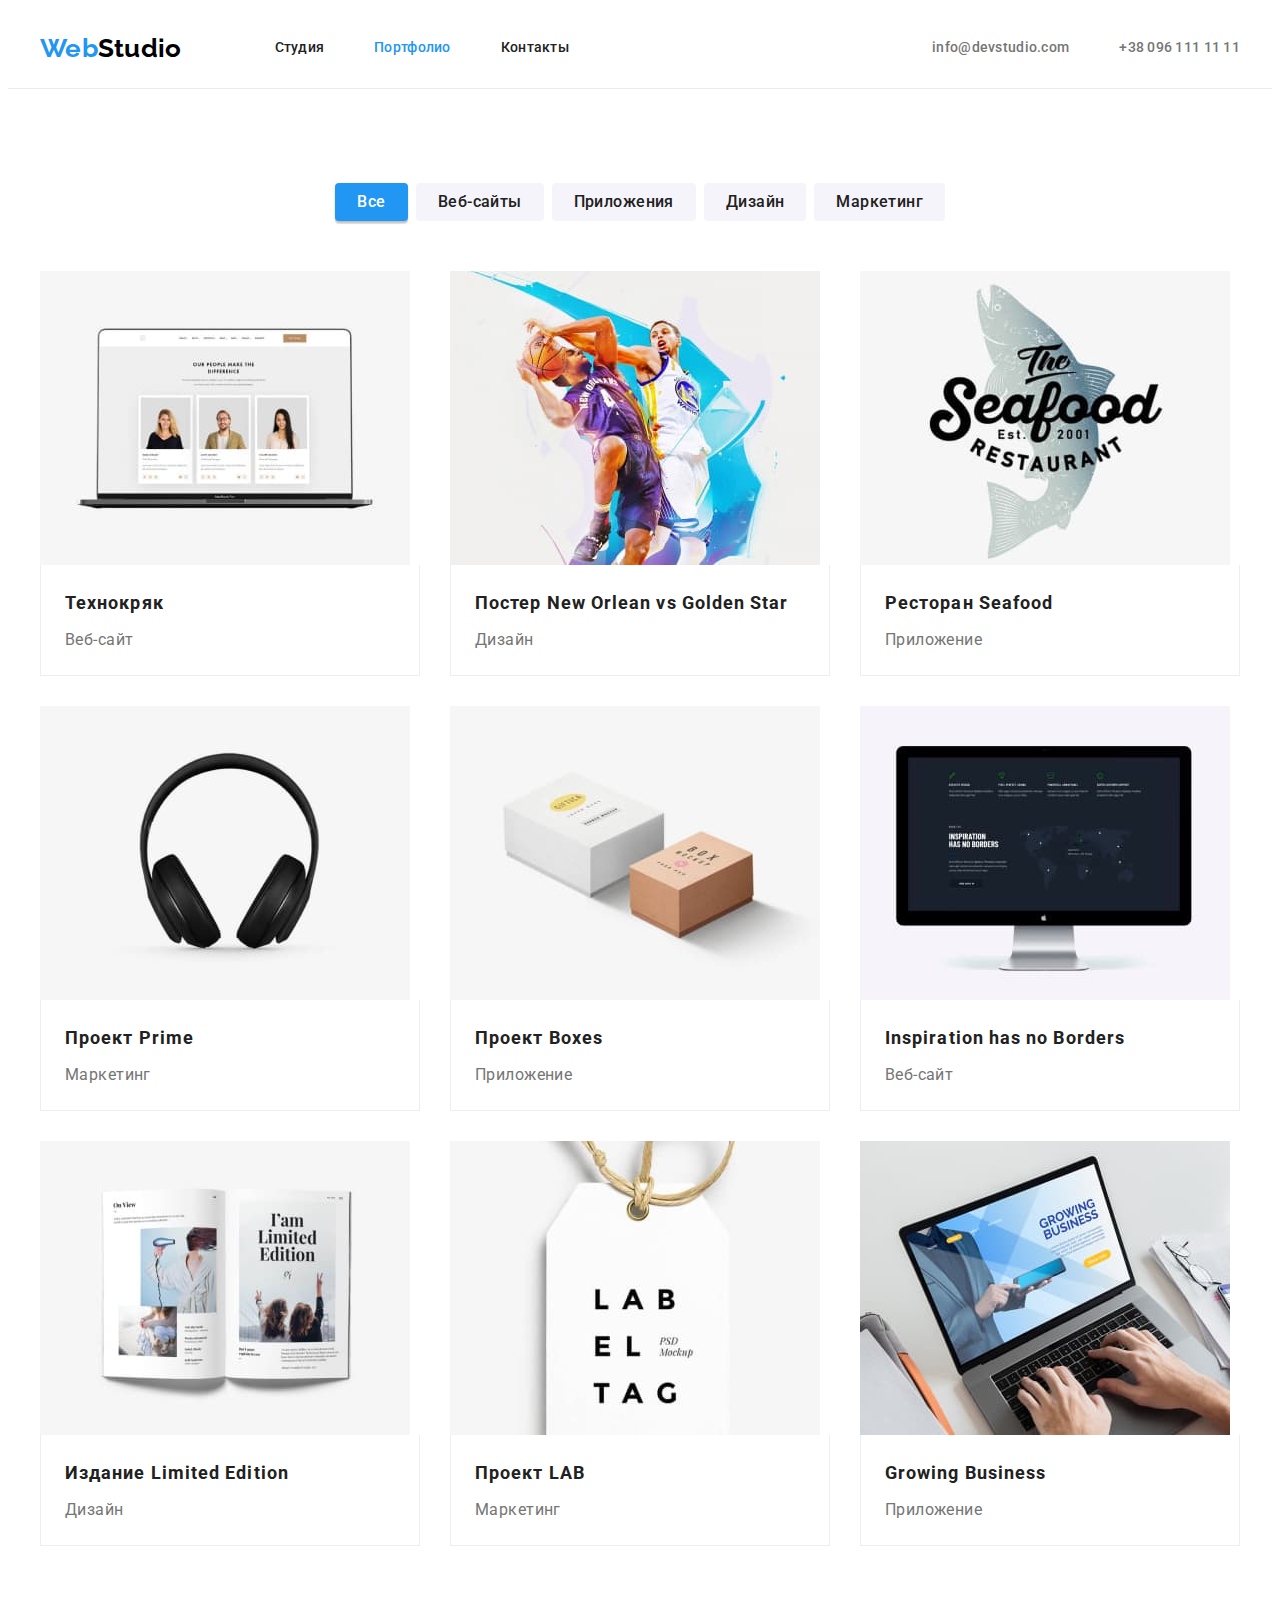
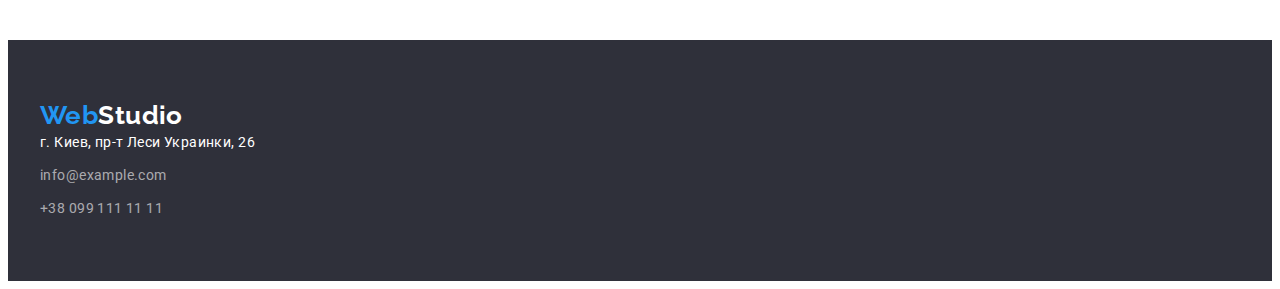
==== commit 88037067: "Fixed mistakes after review" ====
--- a/portfolio.html
+++ b/portfolio.html
@@ -77,7 +77,7 @@
             <li class="item filter-all">
               <button
                 id="all-filter-button"
-                class="button"
+                class="button active-filter"
                 type="button"
                 onclick="OnFilterClick(this)"
               >
@@ -129,14 +129,16 @@
           <ul class="portfolio-cards unmarked-list">
             <li class="card web-card">
               <a class="card-link clean-link" href="./">
-                <img
-                  class="card-img"
-                  src="./images/portfolio/technocrack.jpg"
-                  alt="Ноутбук с открытой страницой веб-сайта в браузере"
-                  width="370"
-                  height="294"
-                />
-                <div class="cards-text-container">
+                <div class="img-wrapper">
+                  <img
+                    class="card-img"
+                    src="./images/portfolio/technocrack.jpg"
+                    alt="Ноутбук с открытой страницой веб-сайта в браузере"
+                    width="370"
+                    height="294"
+                  />
+                </div>
+                <div class="card-text-wrapper">
                   <h2 class="subtitle">Технокряк</h2>
                   <p class="description-type">Веб-сайт</p>
                 </div>
@@ -144,14 +146,16 @@
             </li>
             <li class="card design-card">
               <a class="card-link clean-link" href="./">
-                <img
-                  class="card-img"
-                  src="./images/portfolio/basketball-players.jpg"
-                  alt="Двое баскетболистов борются за мяч"
-                  width="370"
-                  height="294"
-                />
-                <div class="cards-text-container">
+                <div class="img-wrapper">
+                  <img
+                    class="card-img"
+                    src="./images/portfolio/basketball-players.jpg"
+                    alt="Двое баскетболистов борются за мяч"
+                    width="370"
+                    height="294"
+                  />
+                </div>
+                <div class="card-text-wrapper">
                   <h2 class="subtitle">Постер <span lang="en">New Orlean vs Golden Star</span></h2>
                   <p class="description-type">Дизайн</p>
                 </div>
@@ -159,14 +163,16 @@
             </li>
             <li class="card app-card">
               <a class="card-link clean-link" href="./">
-                <img
-                  class="card-img"
-                  src="./images/portfolio/seafood.jpg"
-                  alt="Название-логотип ресторана на фоне силуэта рыбы"
-                  width="370"
-                  height="294"
-                />
-                <div class="cards-text-container">
+                <div class="img-wrapper">
+                  <img
+                    class="card-img"
+                    src="./images/portfolio/seafood.jpg"
+                    alt="Название-логотип ресторана на фоне силуэта рыбы"
+                    width="370"
+                    height="294"
+                  />
+                </div>
+                <div class="card-text-wrapper">
                   <h2 class="subtitle">Ресторан <span lang="en">Seafood</span></h2>
                   <p class="description-type">Приложение</p>
                 </div>
@@ -174,14 +180,16 @@
             </li>
             <li class="card marketing-card">
               <a class="card-link clean-link" href="./">
-                <img
-                  class="card-img"
-                  src="./images/portfolio/headphones.jpg"
-                  alt="Чёрные наушники"
-                  width="370"
-                  height="294"
-                />
-                <div class="cards-text-container">
+                <div class="img-wrapper">
+                  <img
+                    class="card-img"
+                    src="./images/portfolio/headphones.jpg"
+                    alt="Чёрные наушники"
+                    width="370"
+                    height="294"
+                  />
+                </div>
+                <div class="card-text-wrapper">
                   <h2 class="subtitle">Проект <span lang="en">Prime</span></h2>
                   <p class="description-type">Маркетинг</p>
                 </div>
@@ -189,14 +197,16 @@
             </li>
             <li class="card app-card">
               <a class="card-link clean-link" href="./">
-                <img
-                  class="card-img"
-                  src="./images/portfolio/boxes.jpg"
-                  alt="Две коробки лежат на плоскости"
-                  width="370"
-                  height="294"
-                />
-                <div class="cards-text-container">
+                <div class="img-wrapper">
+                  <img
+                    class="card-img"
+                    src="./images/portfolio/boxes.jpg"
+                    alt="Две коробки лежат на плоскости"
+                    width="370"
+                    height="294"
+                  />
+                </div>
+                <div class="card-text-wrapper">
                   <h2 class="subtitle">Проект <span lang="en">Boxes</span></h2>
                   <p class="description-type">Приложение</p>
                 </div>
@@ -204,14 +214,16 @@
             </li>
             <li class="card web-card">
               <a class="card-link clean-link" href="./">
-                <img
-                  class="card-img"
-                  src="./images/portfolio/no-borders.jpg"
-                  alt="На мониторе отображается открытая страница веб-сайта"
-                  width="370"
-                  height="294"
-                />
-                <div class="cards-text-container">
+                <div class="img-wrapper">
+                  <img
+                    class="card-img"
+                    src="./images/portfolio/no-borders.jpg"
+                    alt="На мониторе отображается открытая страница веб-сайта"
+                    width="370"
+                    height="294"
+                  />
+                </div>
+                <div class="card-text-wrapper">
                   <h2 class="subtitle" lang="en">Inspiration has no Borders</h2>
                   <p class="description-type">Веб-сайт</p>
                 </div>
@@ -219,14 +231,16 @@
             </li>
             <li class="card design-card">
               <a class="card-link clean-link" href="./">
-                <img
-                  class="card-img"
-                  src="./images/portfolio/book.jpg"
-                  alt="Разворот лежащей книги"
-                  width="370"
-                  height="294"
-                />
-                <div class="cards-text-container">
+                <div class="img-wrapper">
+                  <img
+                    class="card-img"
+                    src="./images/portfolio/book.jpg"
+                    alt="Разворот лежащей книги"
+                    width="370"
+                    height="294"
+                  />
+                </div>
+                <div class="card-text-wrapper">
                   <h2 class="subtitle">Издание <span lang="en">Limited Edition</span></h2>
                   <p class="description-type">Дизайн</p>
                 </div>
@@ -234,14 +248,16 @@
             </li>
             <li class="card marketing-card">
               <a class="card-link clean-link" href="./">
-                <img
-                  class="card-img"
-                  src="./images/portfolio/tag.jpg"
-                  alt="Висящая бирка с английской надписью чёрным шрифтом"
-                  width="370"
-                  height="294"
-                />
-                <div class="cards-text-container">
+                <div class="img-wrapper">
+                  <img
+                    class="card-img"
+                    src="./images/portfolio/tag.jpg"
+                    alt="Висящая бирка с английской надписью чёрным шрифтом"
+                    width="370"
+                    height="294"
+                  />
+                </div>
+                <div class="card-text-wrapper">
                   <h2 class="subtitle">Проект <span lang="en">LAB</span></h2>
                   <p class="description-type">Маркетинг</p>
                 </div>
@@ -249,14 +265,16 @@
             </li>
             <li class="card app-card">
               <a class="card-link clean-link" href="./">
-                <img
-                  class="card-img"
-                  src="./images/portfolio/growing-business.jpg"
-                  alt="Человек работает в приложении за ноутбуком"
-                  width="370"
-                  height="294"
-                />
-                <div class="cards-text-container">
+                <div class="img-wrapper">
+                  <img
+                    class="card-img"
+                    src="./images/portfolio/growing-business.jpg"
+                    alt="Человек работает в приложении за ноутбуком"
+                    width="370"
+                    height="294"
+                  />
+                </div>
+                <div class="card-text-wrapper">
                   <h2 class="subtitle" lang="en">Growing Business</h2>
                   <p class="description-type">Приложение</p>
                 </div>
--- a/css/styles.css
+++ b/css/styles.css
@@ -1,8 +1,7 @@
 /* VARIABLES */
 
 :root {
-  --font-family-main: 'Roboto',
-    sans-serif;
+  --font-family-main: 'Roboto', sans-serif;
   --font-family-secondary: 'Raleway', sans-serif;
   --font-regular: 400;
   --font-medium: 500;
@@ -15,11 +14,11 @@
   --primary-light-color: #fff;
   --primary-dark-color: #212121;
   --secondary-dark-color: #757575;
-  --background-light-color: #F5F4FA;
-  --background-dark-color: #2F303A;
+  --background-light-color: #f5f4fa;
+  --background-dark-color: #2f303a;
   --accent-light-color: #2196f3;
   --accent-dark-color: #000;
-  --hero-button-hover-color: #188CE8;
+  --hero-button-hover-color: #188ce8;
 }
 
 /* GLOBAL INHERITANCE */
@@ -62,6 +61,8 @@
 
 img {
   display: block;
+  height: auto;
+  max-width: 100%;
 }
 
 /* GLOBAL */
@@ -82,11 +83,11 @@
   color: var(--primary-dark-color);
 }
 
+.active-filter,
 .button:hover,
 .button:focus {
   background-color: var(--accent-light-color);
-  box-shadow: 0px 3px 1px rgba(0, 0, 0, 0.1),
-    0px 1px 2px rgba(0, 0, 0, 0.08),
+  box-shadow: 0px 3px 1px rgba(0, 0, 0, 0.1), 0px 1px 2px rgba(0, 0, 0, 0.08),
     0px 2px 2px rgba(0, 0, 0, 0.12);
   color: var(--primary-light-color);
 
@@ -114,9 +115,6 @@
   font-size: 26px;
   line-height: 1.17;
 
-  display: inline-block;
-  margin-bottom: 20px;
-
   color: var(--accent-dark-color);
 }
 
@@ -150,9 +148,7 @@
   line-height: 1.14;
   letter-spacing: 0.02em;
 
-  padding: 24px 0;
-
-  border-bottom: 1px solid #ECECEC
+  border-bottom: 1px solid #ececec;
 }
 
 .header .container {
@@ -187,7 +183,8 @@
 
 .pages-list .clean-link,
 .header-contacts .clean-link {
-  padding: 20px 0;
+  display: block;
+  padding: 32px 0;
 }
 
 /* FOOTER */
@@ -204,7 +201,7 @@
 
 .address-mail,
 .address-phone {
-  color: #FFFFFF99;
+  color: #ffffff99;
 }
 
 .address-geo,
@@ -232,8 +229,7 @@
   text-transform: uppercase;
 
   margin: 0 auto 30px;
-  width: 696px;
-
+  max-width: 696px;
 }
 
 .section-hero .button {
@@ -250,7 +246,7 @@
 
 .section-hero .button:hover,
 .section-hero .button:focus {
-  background: var(--hero-button-hover-color)
+  background: var(--hero-button-hover-color);
 }
 
 /* advantages section */
@@ -260,7 +256,8 @@
 }
 
 .advantages-list .item {
-  width: 270px;
+  /* max-width: 270px; */
+  flex-basis: calc((100% - var(--items-default-margin)) / 4);
 }
 
 .advantages-list .item:not(:last-child) {
@@ -311,17 +308,13 @@
 }
 
 .card-person {
-  display: inline-block;
-  padding-bottom: 30px;
-
-  box-shadow: 0px 1px 3px rgba(0, 0, 0, 0.12),
-    0px 1px 1px rgba(0, 0, 0, 0.14),
+  box-shadow: 0px 1px 3px rgba(0, 0, 0, 0.12), 0px 1px 1px rgba(0, 0, 0, 0.14),
     0px 2px 1px rgba(0, 0, 0, 0.2);
   border-radius: 0px 0px 4px 4px;
   background-color: var(--primary-light-color);
 }
 
-.section-team .subtitle {
+.card-person .subtitle {
   font-weight: var(--font-medium);
   font-size: inherit;
 
@@ -330,8 +323,8 @@
   color: var(--primary-dark-color);
 }
 
-.person-photo {
-  margin-bottom: 30px;
+.card-person .card-text-wrapper {
+  padding: 30px 15px;
 }
 
 /* PORTFOLIO PAGE STYLES */
@@ -354,20 +347,22 @@
 .portfolio-cards {
   display: flex;
   flex-wrap: wrap;
-  margin: calc(var(--items-default-margin) / -2);
+  margin-top: calc(var(--items-default-margin) * -1);
+  margin-left: calc(var(--items-default-margin) * -1);
 }
 
 .portfolio-cards .card {
-  margin: calc(var(--items-default-margin) / 2);
-  width: calc((100% - 3 * var(--items-default-margin)) / 3);
-}
-
-.cards-text-container {
-  padding: 20px 23px 19px;
-
-  border-right: 1px solid #EEEEEE;
-  border-bottom: 1px solid #EEEEEE;
-  border-left: 1px solid #EEEEEE;
+  margin-top: var(--items-default-margin);
+  margin-left: var(--items-default-margin);
+  flex-basis: calc(100% / 3 - var(--items-default-margin));
+}
+
+.portfolio-cards .card-text-wrapper {
+  padding: 20px 24px;
+
+  border-right: 1px solid #eee;
+  border-bottom: 1px solid #eee;
+  border-left: 1px solid #eee;
 }
 
 .portfolio-cards .subtitle {
@@ -384,4 +379,4 @@
 .description-type {
   font-size: 16px;
   line-height: 1.875;
-}+}
